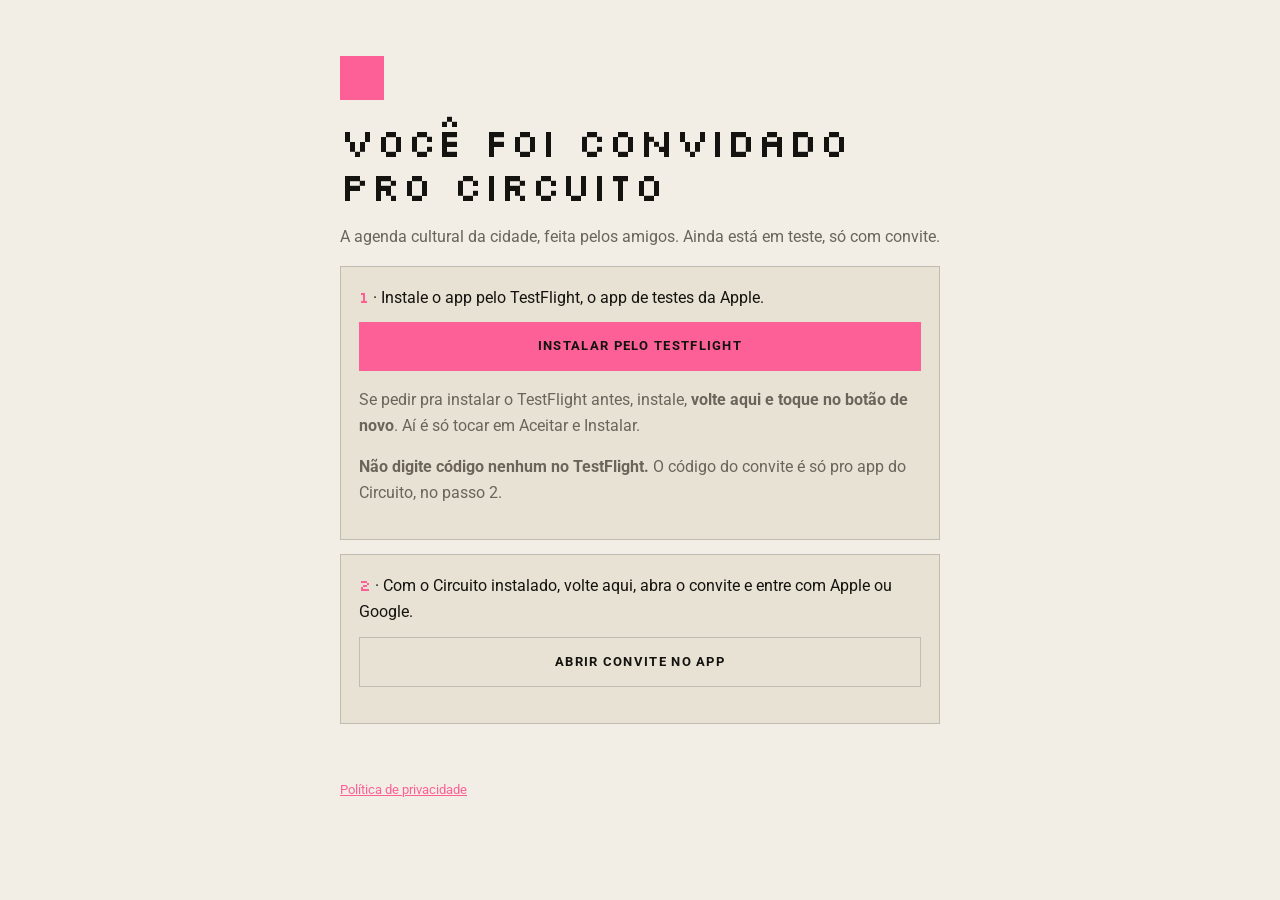
==== c/index.html @ 040f2c0c "Convite: deixar claro que o código não vai no TestFlight Um convidado colou o código do convite no R" ====
<!doctype html>
<html lang="pt-BR">
<head>
<meta charset="utf-8"><meta name="viewport" content="width=device-width, initial-scale=1">
<title>Convite pro Circuito</title>
<meta name="robots" content="noindex">
<link href="https://fonts.googleapis.com/css2?family=Roboto:wght@300;400;700&family=Silkscreen&display=swap" rel="stylesheet">
<link rel="stylesheet" href="/style.css">
</head>
<body><main>
  <div class="mark" aria-hidden="true"></div>
  <h1>Você foi convidado pro Circuito</h1>
  <p class="dim">A agenda cultural da cidade, feita pelos amigos. Ainda está em teste, só com convite.</p>

  <div class="step"><span class="n">1</span> · Instale o app pelo TestFlight, o app de testes da Apple.
    <a class="btn accent" href="https://testflight.apple.com/join/e2uA51gK">Instalar pelo TestFlight</a>
    <p class="dim">Se pedir pra instalar o TestFlight antes, instale, <strong>volte aqui e toque no botão de novo</strong>. Aí é só tocar em Aceitar e Instalar.</p>
    <p class="dim"><strong>Não digite código nenhum no TestFlight.</strong> O código do convite é só pro app do Circuito, no passo 2.</p></div>

  <div class="step"><span class="n">2</span> · Com o Circuito instalado, volte aqui, abra o convite e entre com Apple ou Google.
    <a class="btn ghost" id="open" href="circuito://acesso">Abrir convite no app</a>
    <p class="dim" id="paste" hidden>Se o botão não abrir, cole este código na tela de espera do <strong>app do Circuito</strong> (não no TestFlight):</p>
    <p class="code" id="code"></p></div>

  <footer><a href="/privacidade/">Política de privacidade</a></footer>
</main>
<script>
  // ?c=CODE. With the app installed this page doesn't even open: iOS hands the link to the app.
  var code = (new URLSearchParams(location.search).get('c') || '').replace(/[^A-Za-z0-9-]/g, '').toUpperCase();
  if (code) {
    document.getElementById('open').href = 'circuito://acesso?c=' + encodeURIComponent(code);
    document.getElementById('code').textContent = code;
    document.getElementById('paste').hidden = false;
  }
</script>
</body>
</html>
---- style.css ----
/* Tokens do app (Circuito/DesignSystem/Palette.swift) */
:root { --bg: #0E0D0C; --surface: #161513; --text: #F1ECE2; --dim: #8E887F; --border: rgba(241,236,226,.16); --accent: #FD6097; --on-accent: #15130F; color-scheme: dark; }
@media (prefers-color-scheme: light) { :root { --bg: #F2EEE5; --surface: #E8E2D5; --text: #15130F; --dim: #6A645A; --border: rgba(21,19,15,.18); color-scheme: light; } }
* { box-sizing: border-box; }
html, body { margin: 0; background: var(--bg); color: var(--text); }
body { font-family: Roboto, system-ui, sans-serif; font-size: 16px; line-height: 1.6; }
main { max-width: 640px; margin: 0 auto; padding: 56px 20px 80px; }
h1, h2, .px { font-family: Silkscreen, monospace; font-weight: 400; text-transform: uppercase; letter-spacing: .02em; }
h1 { font-size: clamp(28px, 8vw, 40px); line-height: 1.1; margin: 20px 0 12px; }
h2 { font-size: 17px; margin: 36px 0 8px; }
p, li { color: var(--text); } .dim { color: var(--dim); }
a { color: var(--accent); }
.mark { width: 44px; height: 44px; background: var(--accent); }
.step { border: 1px solid var(--border); background: var(--surface); padding: 18px; margin-top: 14px; }
.step .n { font-family: Silkscreen, monospace; color: var(--accent); }
.btn { display: block; text-align: center; text-decoration: none; font-weight: 700; font-size: 13px; letter-spacing: .1em; text-transform: uppercase; padding: 14px; margin-top: 12px; }
.btn.accent { background: var(--accent); color: var(--on-accent); }
.btn.ghost { border: 1px solid var(--border); color: var(--text); }
.code { font-family: ui-monospace, Menlo, monospace; font-size: 18px; letter-spacing: .06em; overflow-wrap: anywhere; }
footer { margin-top: 56px; font-size: 13px; color: var(--dim); }
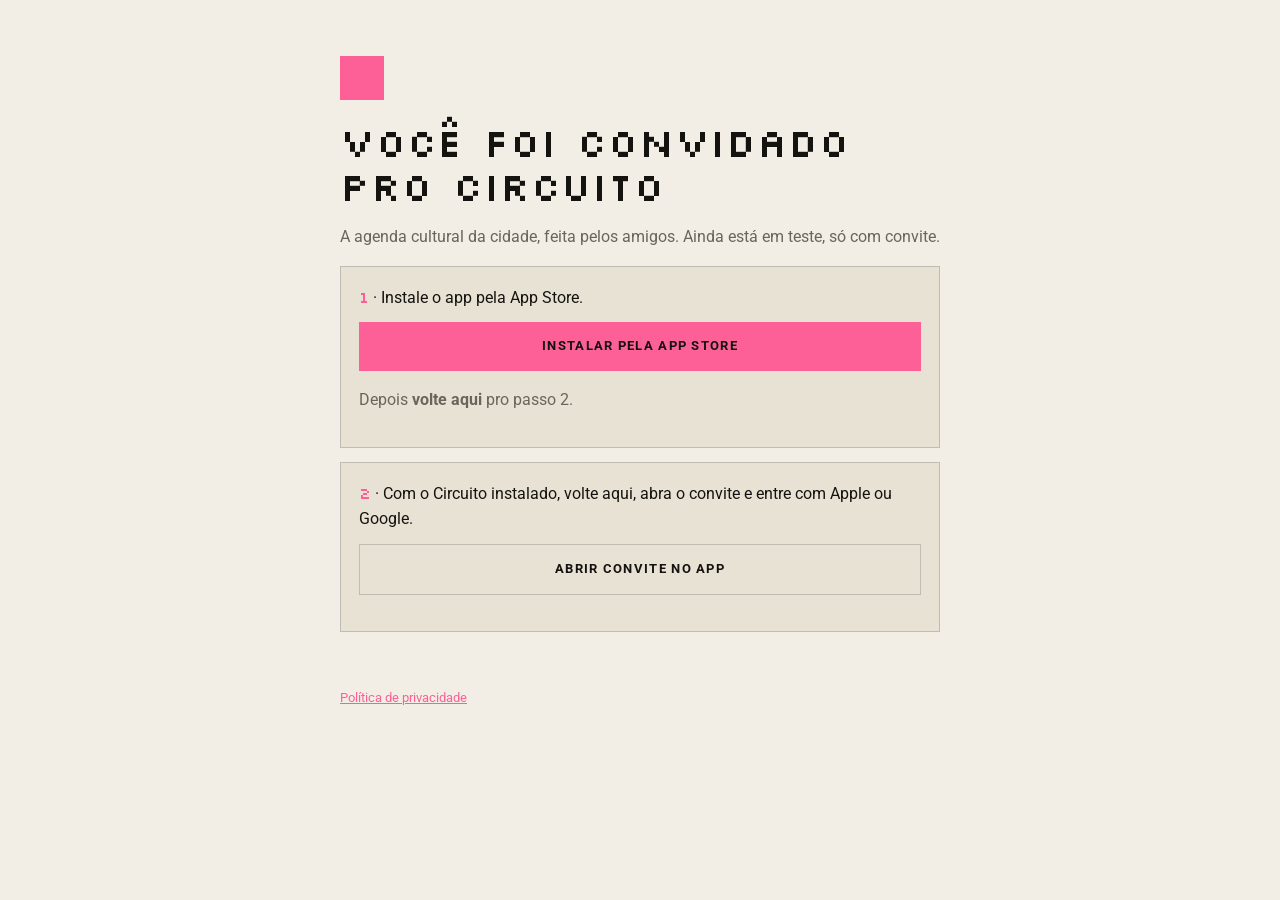
==== commit 30d05912: "Convite: instalar pela App Store no iOS O app saiu na App Store (id6824781422), então o passo 1 do c" ====
--- a/c/index.html
+++ b/c/index.html
@@ -12,20 +12,29 @@
   <h1>Você foi convidado pro Circuito</h1>
   <p class="dim">A agenda cultural da cidade, feita pelos amigos. Ainda está em teste, só com convite.</p>
 
-  <div class="step"><span class="n">1</span> · Instale o app pelo TestFlight, o app de testes da Apple.
-    <a class="btn accent" href="https://testflight.apple.com/join/e2uA51gK">Instalar pelo TestFlight</a>
-    <p class="dim">Se pedir pra instalar o TestFlight antes, instale, <strong>volte aqui e toque no botão de novo</strong>. Aí é só tocar em Aceitar e Instalar.</p>
-    <p class="dim"><strong>Não digite código nenhum no TestFlight.</strong> O código do convite é só pro app do Circuito, no passo 2.</p></div>
+  <div class="step" id="ios"><span class="n">1</span> · Instale o app pela App Store.
+    <a class="btn accent" href="https://apps.apple.com/app/circuito/id6824781422">Instalar pela App Store</a>
+    <p class="dim">Depois <strong>volte aqui</strong> pro passo 2.</p></div>
+
+  <div class="step" id="android" hidden><span class="n">1</span> · Instale o app pelo Firebase App Distribution, o app de testes do Google.
+    <a class="btn accent" href="https://appdistribution.firebase.dev/i/5ce0fece35052ccd">Entrar no teste do Android</a>
+    <p class="dim">Coloque seu e-mail e aceite. Chega um e-mail do Firebase: siga o link dele pra instalar o <strong>App Tester</strong> e, por ele, baixe o Circuito. Se o Android pedir, permita instalar apps dessa fonte.</p>
+    <p class="dim">Depois <strong>volte aqui</strong> pro passo 2.</p></div>
 
   <div class="step"><span class="n">2</span> · Com o Circuito instalado, volte aqui, abra o convite e entre com Apple ou Google.
     <a class="btn ghost" id="open" href="circuito://acesso">Abrir convite no app</a>
-    <p class="dim" id="paste" hidden>Se o botão não abrir, cole este código na tela de espera do <strong>app do Circuito</strong> (não no TestFlight):</p>
+    <p class="dim" id="paste" hidden>Se o botão não abrir, cole este código na tela de espera do <strong>app do Circuito</strong>:</p>
     <p class="code" id="code"></p></div>
 
   <footer><a href="/privacidade/">Política de privacidade</a></footer>
 </main>
 <script>
-  // ?c=CODE. With the app installed this page doesn't even open: iOS hands the link to the app.
+  // Android: swap step 1 (Firebase App Distribution invite link, group "testers").
+  if (/Android/i.test(navigator.userAgent)) {
+    document.getElementById('ios').hidden = true;
+    document.getElementById('android').hidden = false;
+  }
+  // ?c=CODE. With the app installed this page doesn't even open: iOS and Android hand the link to the app.
   var code = (new URLSearchParams(location.search).get('c') || '').replace(/[^A-Za-z0-9-]/g, '').toUpperCase();
   if (code) {
     document.getElementById('open').href = 'circuito://acesso?c=' + encodeURIComponent(code);
--- a/style.css
+++ b/style.css
@@ -18,3 +18,4 @@
 .btn.ghost { border: 1px solid var(--border); color: var(--text); }
 .code { font-family: ui-monospace, Menlo, monospace; font-size: 18px; letter-spacing: .06em; overflow-wrap: anywhere; }
 footer { margin-top: 56px; font-size: 13px; color: var(--dim); }
+[hidden] { display: none !important; }
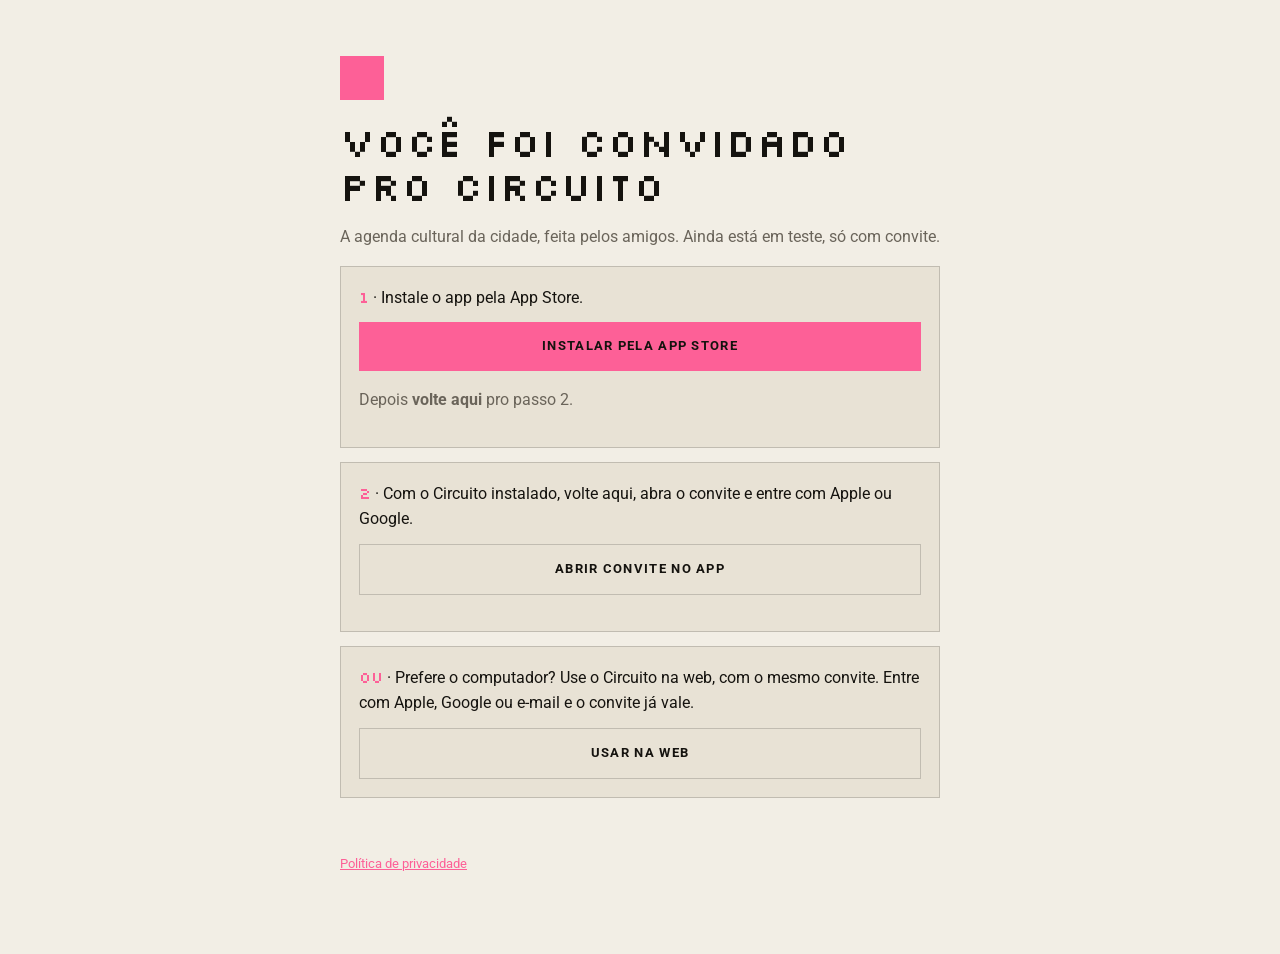
==== commit 8121da7c: "Convite: botão Usar na web, com o código preenchido em circuitoapp.com" ====
--- a/c/index.html
+++ b/c/index.html
@@ -16,9 +16,15 @@
     <a class="btn accent" href="https://apps.apple.com/app/circuito/id6824781422">Instalar pela App Store</a>
     <p class="dim">Depois <strong>volte aqui</strong> pro passo 2.</p></div>
 
-  <div class="step" id="android" hidden><span class="n">1</span> · Instale o app pelo Firebase App Distribution, o app de testes do Google.
-    <a class="btn accent" href="https://appdistribution.firebase.dev/i/5ce0fece35052ccd">Entrar no teste do Android</a>
-    <p class="dim">Coloque seu e-mail e aceite. Chega um e-mail do Firebase: siga o link dele pra instalar o <strong>App Tester</strong> e, por ele, baixe o Circuito. Se o Android pedir, permita instalar apps dessa fonte.</p>
+  <div class="step" id="android" hidden><span class="n">1</span> · O Circuito no Android está em teste fechado na Google Play. São três toques, sempre com a <strong>mesma conta Google da Play Store do seu celular</strong>.
+    <p class="dim"><strong>a.</strong> Entre no grupo de testes. Se você já recebeu um aviso do grupo, pule esta parte.</p>
+    <a class="btn ghost" href="https://groups.google.com/g/circuito-testers">Entrar no grupo</a>
+    <p class="dim"><strong>b.</strong> Aceite o teste. Se aparecer um erro, espere um minuto e toque de novo.</p>
+    <a class="btn ghost" href="https://play.google.com/apps/testing/app.circuito.android">Virar testador</a>
+    <p class="dim"><strong>c.</strong> Instale pela Play Store.</p>
+    <a class="btn accent" href="https://play.google.com/store/apps/details?id=app.circuito.android">Instalar o Circuito</a>
+    <p class="dim">Se você instalou o Circuito pelo Firebase, <strong>desinstale antes</strong>: a versão da Play não instala por cima dele.</p>
+    <p class="dim">Fique no teste por pelo menos 14 dias: é o que falta pro Circuito abrir pra todo mundo na Play.</p>
     <p class="dim">Depois <strong>volte aqui</strong> pro passo 2.</p></div>
 
   <div class="step"><span class="n">2</span> · Com o Circuito instalado, volte aqui, abra o convite e entre com Apple ou Google.
@@ -26,10 +32,13 @@
     <p class="dim" id="paste" hidden>Se o botão não abrir, cole este código na tela de espera do <strong>app do Circuito</strong>:</p>
     <p class="code" id="code"></p></div>
 
+  <div class="step" id="web"><span class="n">ou</span> · Prefere o computador? Use o Circuito na web, com o mesmo convite. Entre com Apple, Google ou e-mail e o convite já vale.
+    <a class="btn ghost" id="webopen" href="https://circuitoapp.com/">Usar na web</a></div>
+
   <footer><a href="/privacidade/">Política de privacidade</a></footer>
 </main>
 <script>
-  // Android: swap step 1 (Firebase App Distribution invite link, group "testers").
+  // Android: swap step 1 (Play closed test; testers come from the Google Group circuito-testers).
   if (/Android/i.test(navigator.userAgent)) {
     document.getElementById('ios').hidden = true;
     document.getElementById('android').hidden = false;
@@ -40,6 +49,7 @@
     document.getElementById('open').href = 'circuito://acesso?c=' + encodeURIComponent(code);
     document.getElementById('code').textContent = code;
     document.getElementById('paste').hidden = false;
+    document.getElementById('webopen').href = 'https://circuitoapp.com/?c=' + encodeURIComponent(code);
   }
 </script>
 </body>
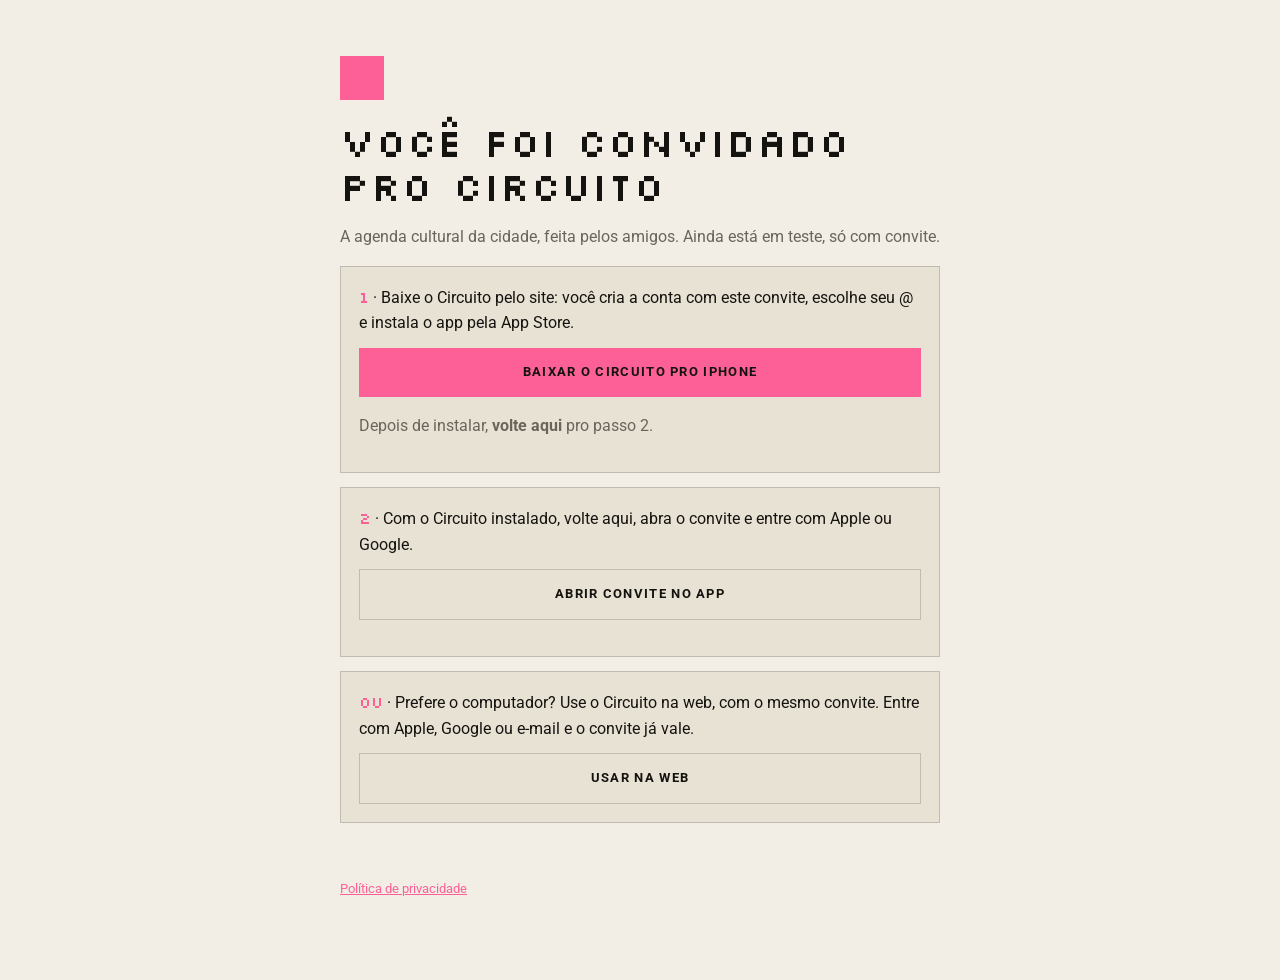
==== commit d7aa5678: "Convite: iPhone também pede o app em circuitoapp.com/baixar, com o código do convite" ====
--- a/c/index.html
+++ b/c/index.html
@@ -12,20 +12,13 @@
   <h1>Você foi convidado pro Circuito</h1>
   <p class="dim">A agenda cultural da cidade, feita pelos amigos. Ainda está em teste, só com convite.</p>
 
-  <div class="step" id="ios"><span class="n">1</span> · Instale o app pela App Store.
-    <a class="btn accent" href="https://apps.apple.com/app/circuito/id6824781422">Instalar pela App Store</a>
-    <p class="dim">Depois <strong>volte aqui</strong> pro passo 2.</p></div>
+  <div class="step" id="ios"><span class="n">1</span> · Baixe o Circuito pelo site: você cria a conta com este convite, escolhe seu @ e instala o app pela App Store.
+    <a class="btn accent" id="baixar-ios" href="https://circuitoapp.com/baixar">Baixar o Circuito pro iPhone</a>
+    <p class="dim">Depois de instalar, <strong>volte aqui</strong> pro passo 2.</p></div>
 
-  <div class="step" id="android" hidden><span class="n">1</span> · O Circuito no Android está em teste fechado na Google Play. São três toques, sempre com a <strong>mesma conta Google da Play Store do seu celular</strong>.
-    <p class="dim"><strong>a.</strong> Entre no grupo de testes. Se você já recebeu um aviso do grupo, pule esta parte.</p>
-    <a class="btn ghost" href="https://groups.google.com/g/circuito-testers">Entrar no grupo</a>
-    <p class="dim"><strong>b.</strong> Aceite o teste. Se aparecer um erro, espere um minuto e toque de novo.</p>
-    <a class="btn ghost" href="https://play.google.com/apps/testing/app.circuito.android">Virar testador</a>
-    <p class="dim"><strong>c.</strong> Instale pela Play Store.</p>
-    <a class="btn accent" href="https://play.google.com/store/apps/details?id=app.circuito.android">Instalar o Circuito</a>
-    <p class="dim">Se você instalou o Circuito pelo Firebase, <strong>desinstale antes</strong>: a versão da Play não instala por cima dele.</p>
-    <p class="dim">Fique no teste por pelo menos 14 dias: é o que falta pro Circuito abrir pra todo mundo na Play.</p>
-    <p class="dim">Depois <strong>volte aqui</strong> pro passo 2.</p></div>
+  <div class="step" id="android" hidden><span class="n">1</span> · O Circuito no Android está em teste na Google Play. Peça o seu acesso no site: você cria a conta com este convite, escolhe seu @ e pede o app pro Android.
+    <a class="btn accent" id="baixar" href="https://circuitoapp.com/baixar">Pedir o Circuito pro Android</a>
+    <p class="dim">Quando o acesso for liberado, instale e <strong>volte aqui</strong> pro passo 2.</p></div>
 
   <div class="step"><span class="n">2</span> · Com o Circuito instalado, volte aqui, abra o convite e entre com Apple ou Google.
     <a class="btn ghost" id="open" href="circuito://acesso">Abrir convite no app</a>
@@ -38,7 +31,7 @@
   <footer><a href="/privacidade/">Política de privacidade</a></footer>
 </main>
 <script>
-  // Android: swap step 1 (Play closed test; testers come from the Google Group circuito-testers).
+  // Android: swap step 1 (Play internal test). Both platforms get the app at circuitoapp.com/baixar.
   if (/Android/i.test(navigator.userAgent)) {
     document.getElementById('ios').hidden = true;
     document.getElementById('android').hidden = false;
@@ -50,6 +43,8 @@
     document.getElementById('code').textContent = code;
     document.getElementById('paste').hidden = false;
     document.getElementById('webopen').href = 'https://circuitoapp.com/?c=' + encodeURIComponent(code);
+    document.getElementById('baixar').href = 'https://circuitoapp.com/baixar?c=' + encodeURIComponent(code);
+    document.getElementById('baixar-ios').href = 'https://circuitoapp.com/baixar?c=' + encodeURIComponent(code);
   }
 </script>
 </body>
